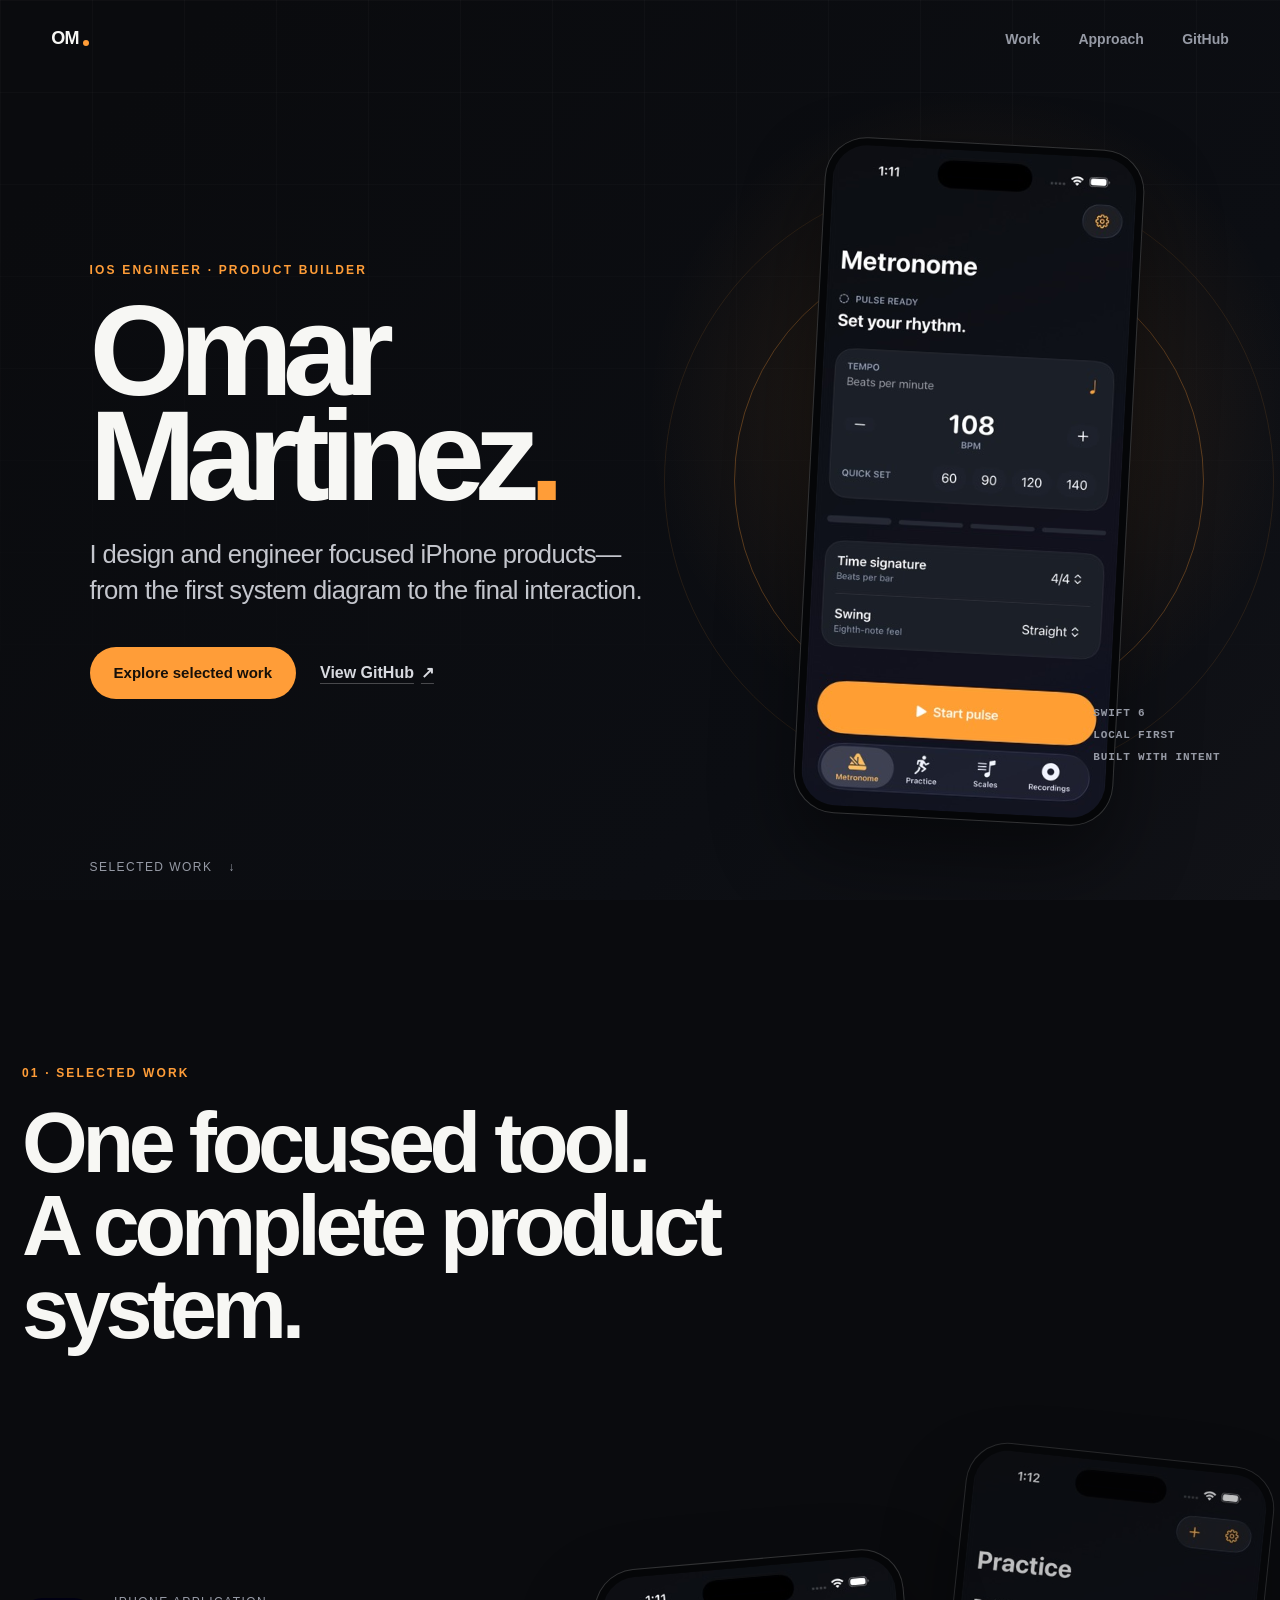
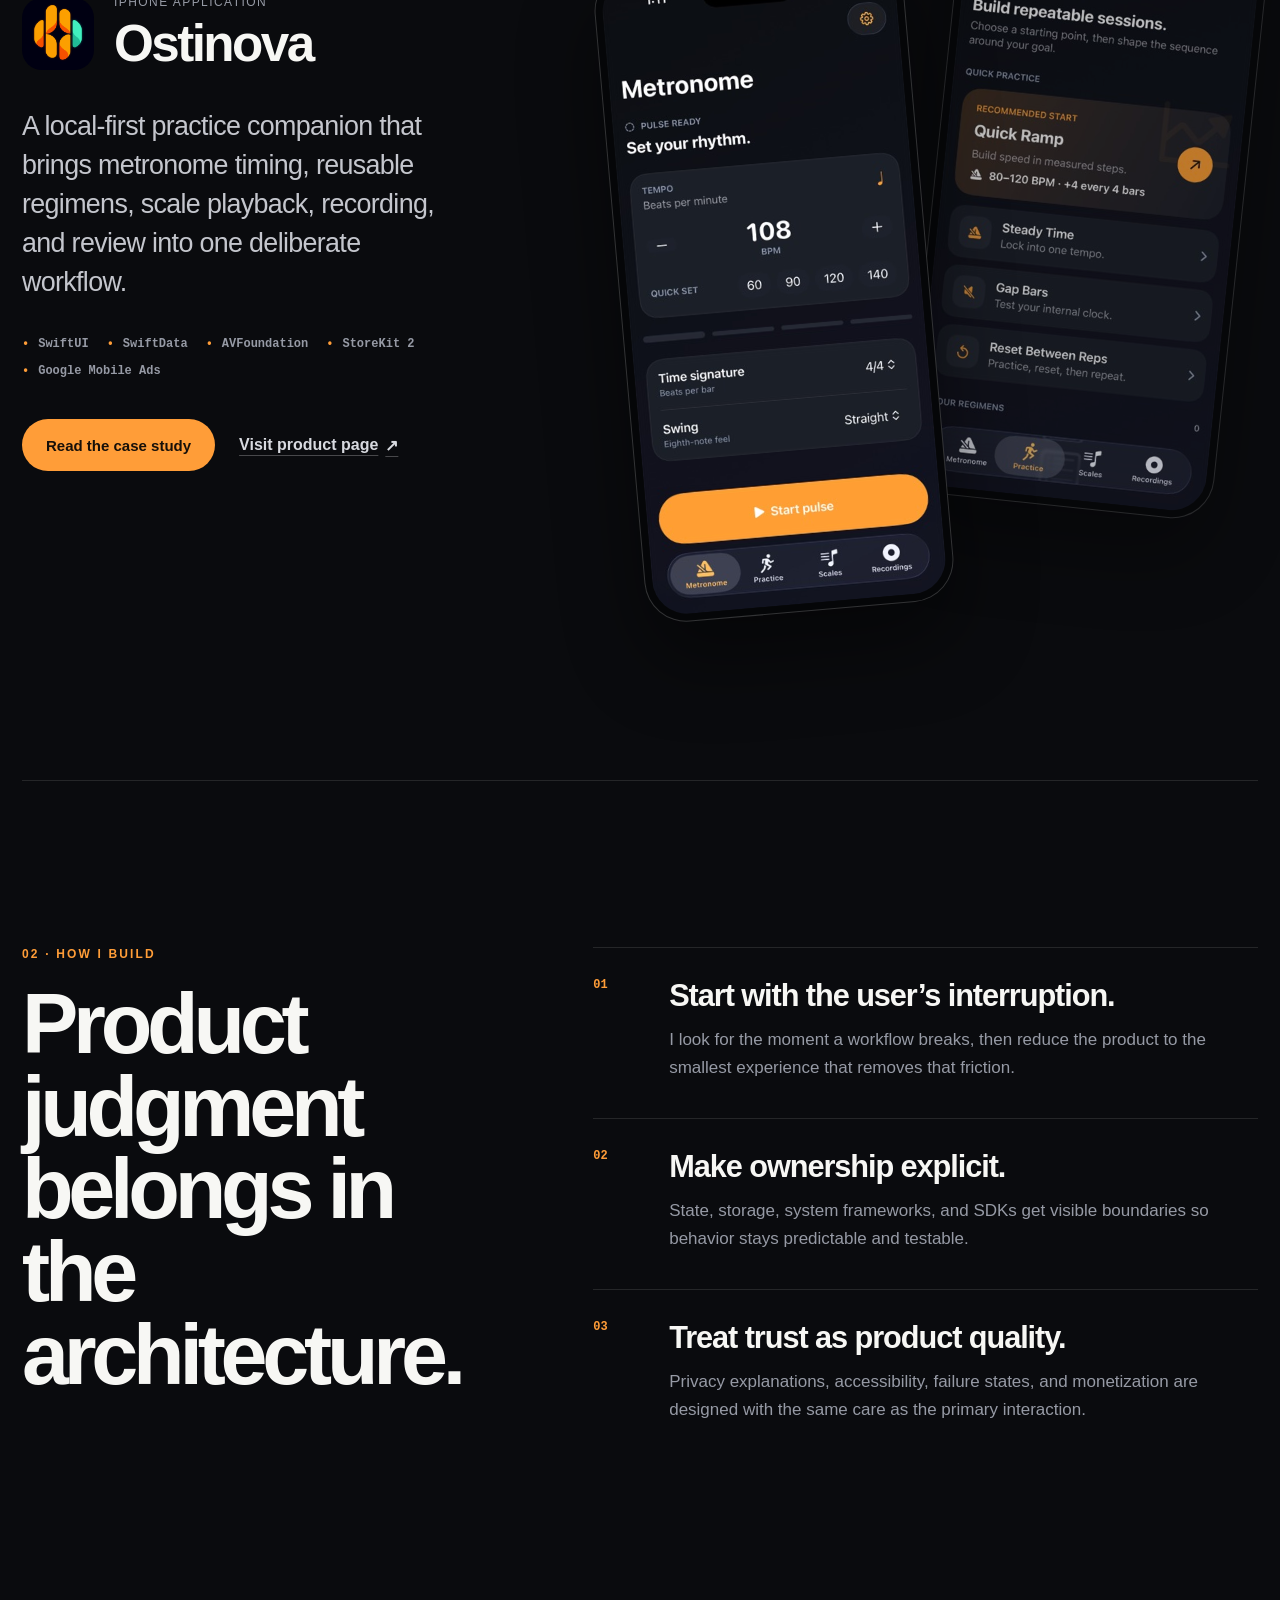
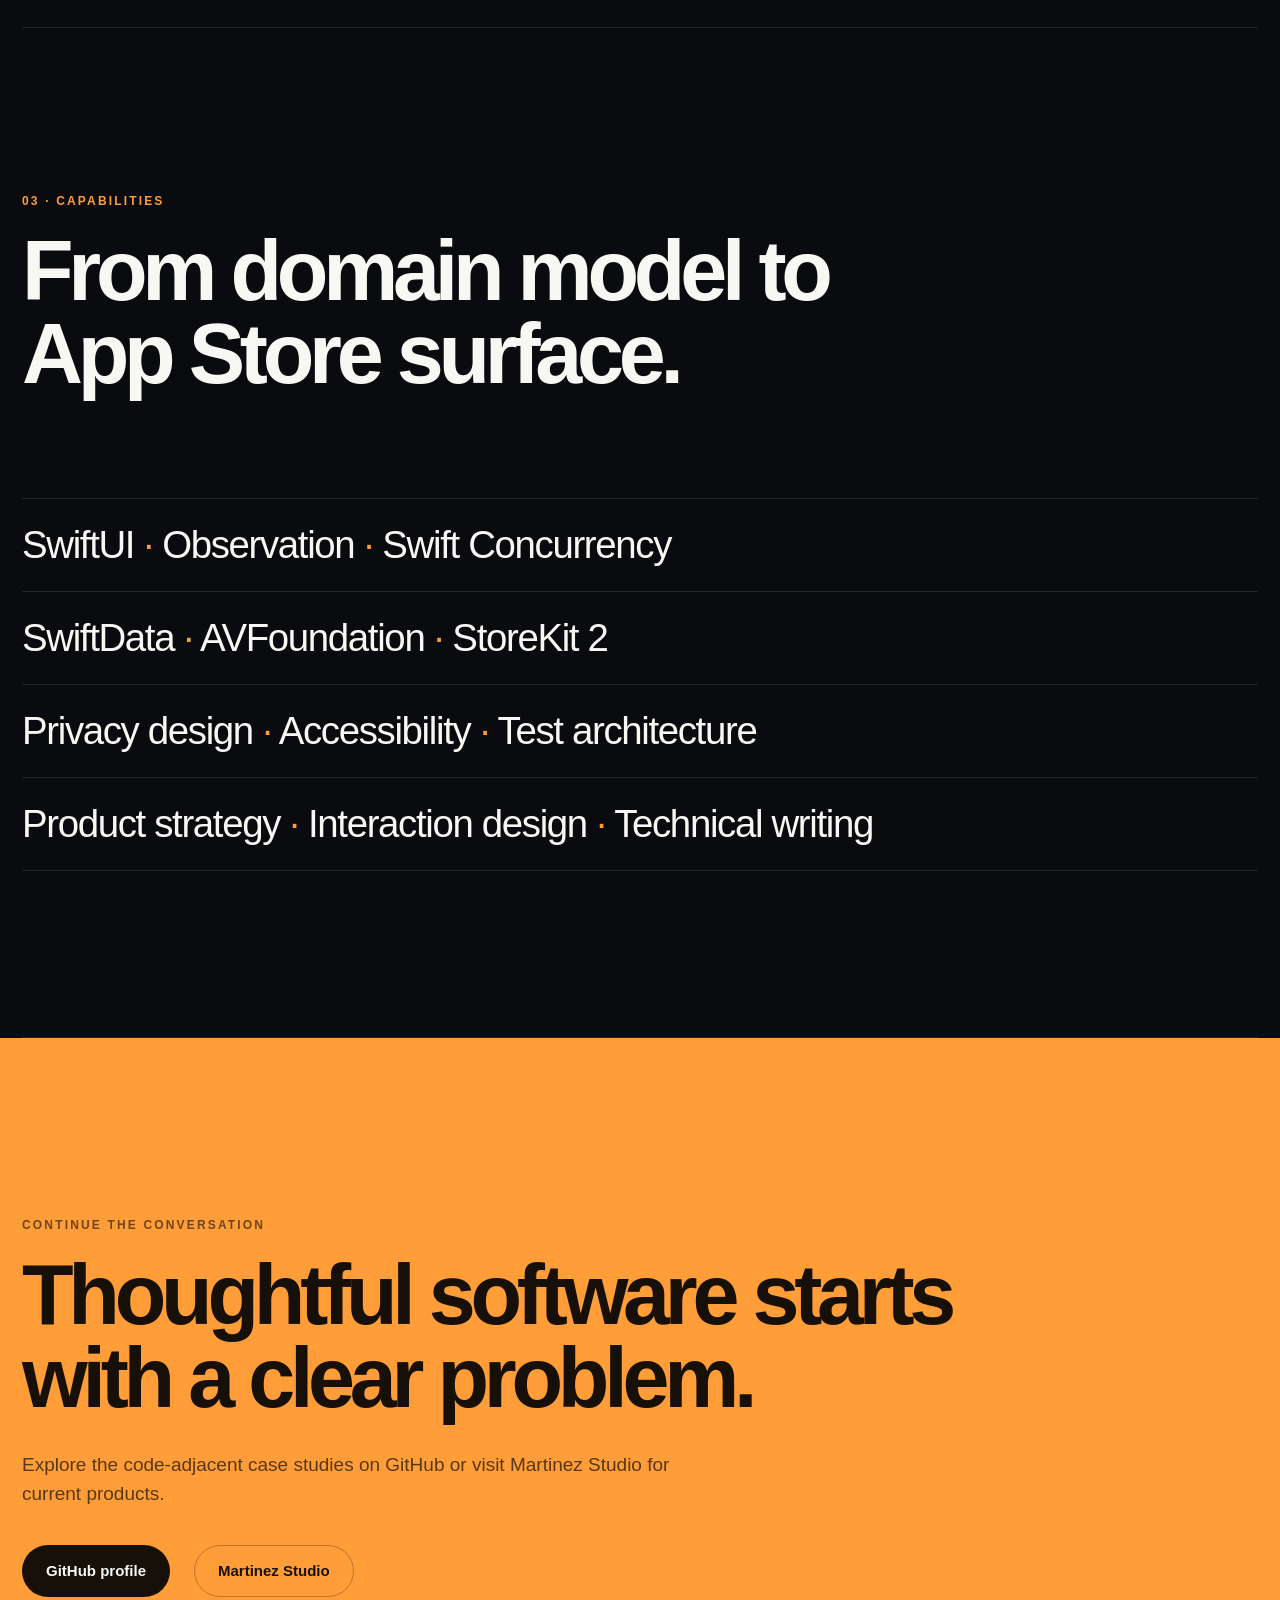
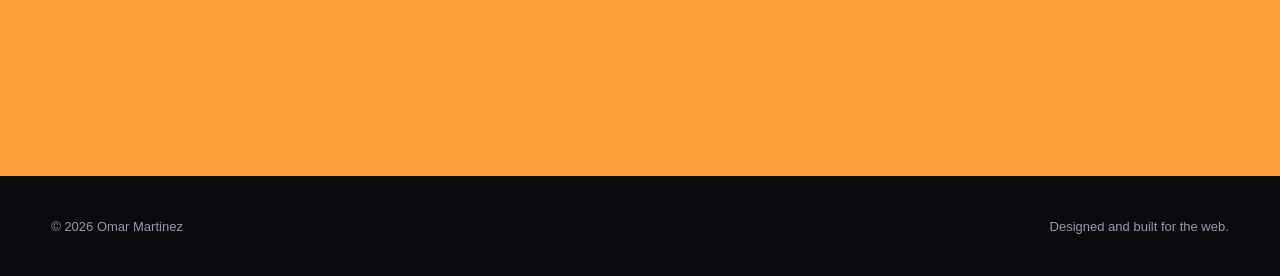
==== index.html @ d4765745 "Launch Omar Martinez portfolio" ====
<!doctype html>
<html lang="en">
<head>
  <meta charset="utf-8">
  <meta name="viewport" content="width=device-width, initial-scale=1">
  <meta name="description" content="Omar Martinez is an iOS engineer building focused, privacy-conscious Apple platform products.">
  <meta name="theme-color" content="#0a0b0e">
  <meta property="og:title" content="Omar Martinez — iOS Engineer">
  <meta property="og:description" content="Product-minded iOS engineering across SwiftUI, Swift 6, AVFoundation, StoreKit, and privacy-aware monetization.">
  <meta property="og:type" content="website">
  <meta property="og:url" content="https://omar-martinez-dev.github.io/">
  <title>Omar Martinez — iOS Engineer</title>
  <link rel="icon" href="favicon.svg" type="image/svg+xml">
  <link rel="stylesheet" href="styles.css">
  <script src="script.js" defer></script>
</head>
<body>
  <a class="skip-link" href="#main">Skip to content</a>

  <header class="site-header" data-header>
    <a class="wordmark" href="#top" aria-label="Omar Martinez, home">
      <span>OM</span><span class="wordmark-dot" aria-hidden="true"></span>
    </a>
    <nav aria-label="Primary navigation">
      <a href="#work">Work</a>
      <a href="#approach">Approach</a>
      <a href="https://github.com/omar-martinez-dev" rel="me">GitHub</a>
    </nav>
  </header>

  <main id="main">
    <section class="hero" id="top" aria-labelledby="hero-title">
      <div class="hero-grid" aria-hidden="true"></div>
      <div class="hero-copy">
        <p class="eyebrow hero-enter">iOS engineer · product builder</p>
        <h1 id="hero-title" class="hero-enter hero-enter-delay">Omar<br>Martinez<span>.</span></h1>
        <p class="hero-intro hero-enter hero-enter-delay-2">I design and engineer focused iPhone products—from the first system diagram to the final interaction.</p>
        <div class="hero-actions hero-enter hero-enter-delay-3">
          <a class="button button-primary" href="#work">Explore selected work</a>
          <a class="text-link" href="https://github.com/omar-martinez-dev">View GitHub <span aria-hidden="true">↗</span></a>
        </div>
      </div>

      <div class="hero-visual hero-enter hero-enter-delay-2" data-depth>
        <div class="orbit orbit-one" aria-hidden="true"></div>
        <div class="orbit orbit-two" aria-hidden="true"></div>
        <figure class="phone phone-hero">
          <img src="assets/ostinova-metronome.jpg" alt="Ostinova metronome running on iPhone">
        </figure>
        <div class="build-note" aria-hidden="true">
          <span>Swift 6</span>
          <span>Local first</span>
          <span>Built with intent</span>
        </div>
      </div>

      <a class="scroll-cue" href="#work" aria-label="Scroll to selected work">
        <span>Selected work</span><span aria-hidden="true">↓</span>
      </a>
    </section>

    <section class="work-section" id="work" aria-labelledby="work-title">
      <div class="section-heading reveal">
        <p class="eyebrow">01 · Selected work</p>
        <h2 id="work-title">One focused tool.<br>A complete product system.</h2>
      </div>

      <article class="project-feature">
        <div class="project-story reveal">
          <div class="project-brand">
            <img src="assets/ostinova-icon.png" alt="" width="72" height="72">
            <div>
              <p class="project-type">iPhone application</p>
              <h3>Ostinova</h3>
            </div>
          </div>
          <p class="project-lead">A local-first practice companion that brings metronome timing, reusable regimens, scale playback, recording, and review into one deliberate workflow.</p>
          <ul class="project-facts" aria-label="Ostinova technology">
            <li>SwiftUI</li>
            <li>SwiftData</li>
            <li>AVFoundation</li>
            <li>StoreKit 2</li>
            <li>Google Mobile Ads</li>
          </ul>
          <div class="project-actions">
            <a class="button button-primary" href="https://github.com/omar-martinez-dev/ostinova-showcase">Read the case study</a>
            <a class="text-link" href="https://martinezstudio.dev/apps/ostinova/">Visit product page <span aria-hidden="true">↗</span></a>
          </div>
        </div>

        <div class="project-media reveal" data-depth>
          <figure class="phone phone-project phone-back">
            <img src="assets/ostinova-practice.jpg" alt="Ostinova practice regimen library">
          </figure>
          <figure class="phone phone-project phone-front">
            <img src="assets/ostinova-metronome.jpg" alt="Ostinova metronome interface">
          </figure>
        </div>
      </article>
    </section>

    <section class="approach-section" id="approach" aria-labelledby="approach-title">
      <div class="section-heading reveal">
        <p class="eyebrow">02 · How I build</p>
        <h2 id="approach-title">Product judgment belongs in the architecture.</h2>
      </div>

      <ol class="principles">
        <li class="reveal">
          <span class="principle-number">01</span>
          <div>
            <h3>Start with the user’s interruption.</h3>
            <p>I look for the moment a workflow breaks, then reduce the product to the smallest experience that removes that friction.</p>
          </div>
        </li>
        <li class="reveal">
          <span class="principle-number">02</span>
          <div>
            <h3>Make ownership explicit.</h3>
            <p>State, storage, system frameworks, and SDKs get visible boundaries so behavior stays predictable and testable.</p>
          </div>
        </li>
        <li class="reveal">
          <span class="principle-number">03</span>
          <div>
            <h3>Treat trust as product quality.</h3>
            <p>Privacy explanations, accessibility, failure states, and monetization are designed with the same care as the primary interaction.</p>
          </div>
        </li>
      </ol>
    </section>

    <section class="capabilities-section" aria-labelledby="capabilities-title">
      <div class="section-heading reveal">
        <p class="eyebrow">03 · Capabilities</p>
        <h2 id="capabilities-title">From domain model to App Store surface.</h2>
      </div>
      <div class="capability-lines reveal" role="list">
        <p role="listitem">SwiftUI <span>·</span> Observation <span>·</span> Swift Concurrency</p>
        <p role="listitem">SwiftData <span>·</span> AVFoundation <span>·</span> StoreKit 2</p>
        <p role="listitem">Privacy design <span>·</span> Accessibility <span>·</span> Test architecture</p>
        <p role="listitem">Product strategy <span>·</span> Interaction design <span>·</span> Technical writing</p>
      </div>
    </section>

    <section class="final-section reveal" aria-labelledby="final-title">
      <p class="eyebrow">Continue the conversation</p>
      <h2 id="final-title">Thoughtful software starts with a clear problem.</h2>
      <p>Explore the code-adjacent case studies on GitHub or visit Martinez Studio for current products.</p>
      <div class="final-actions">
        <a class="button button-primary" href="https://github.com/omar-martinez-dev">GitHub profile</a>
        <a class="button button-secondary" href="https://martinezstudio.dev">Martinez Studio</a>
      </div>
    </section>
  </main>

  <footer>
    <p>© <span data-year>2026</span> Omar Martinez</p>
    <p>Designed and built for the web.</p>
  </footer>
</body>
</html>
---- styles.css ----
:root {
  color-scheme: dark;
  --bg: #0a0b0e;
  --surface: #111319;
  --surface-2: #181b23;
  --text: #f7f7f4;
  --muted: #969aa5;
  --line: rgba(255, 255, 255, 0.11);
  --accent: #ff9d38;
  --accent-soft: rgba(255, 157, 56, 0.16);
  --max: 1240px;
  --header: 78px;
  --ease: cubic-bezier(.2, .8, .2, 1);
}

* { box-sizing: border-box; }

html {
  scroll-behavior: smooth;
  background: var(--bg);
}

body {
  margin: 0;
  min-width: 320px;
  background: var(--bg);
  color: var(--text);
  font-family: -apple-system, BlinkMacSystemFont, "SF Pro Display", "Helvetica Neue", sans-serif;
  -webkit-font-smoothing: antialiased;
}

img { display: block; max-width: 100%; }
a { color: inherit; }

.skip-link {
  position: fixed;
  top: 12px;
  left: 12px;
  z-index: 100;
  padding: 10px 14px;
  background: var(--text);
  color: var(--bg);
  transform: translateY(-160%);
  transition: transform .2s ease;
}

.skip-link:focus { transform: translateY(0); }

.site-header {
  position: fixed;
  inset: 0 0 auto;
  z-index: 20;
  height: var(--header);
  display: flex;
  align-items: center;
  justify-content: space-between;
  padding: 0 clamp(22px, 4vw, 64px);
  border-bottom: 1px solid transparent;
  transition: background .25s ease, border-color .25s ease, backdrop-filter .25s ease;
}

.site-header.is-scrolled {
  background: rgba(10, 11, 14, .78);
  border-color: var(--line);
  backdrop-filter: blur(18px);
}

.wordmark {
  display: inline-flex;
  align-items: flex-end;
  gap: 4px;
  font-size: 18px;
  font-weight: 800;
  letter-spacing: -.04em;
  text-decoration: none;
}

.wordmark-dot {
  width: 6px;
  height: 6px;
  margin-bottom: 3px;
  border-radius: 50%;
  background: var(--accent);
}

nav { display: flex; gap: clamp(20px, 3vw, 42px); }
nav a {
  color: var(--muted);
  font-size: 14px;
  font-weight: 620;
  text-decoration: none;
  transition: color .2s ease;
}
nav a:hover, nav a:focus-visible { color: var(--text); }

.hero {
  position: relative;
  min-height: 100svh;
  overflow: hidden;
  display: grid;
  grid-template-columns: minmax(0, 1fr) minmax(340px, .8fr);
  align-items: center;
  gap: clamp(48px, 8vw, 128px);
  padding: calc(var(--header) + 54px) clamp(22px, 7vw, 108px) 70px;
  background:
    radial-gradient(circle at 76% 46%, rgba(255, 157, 56, .14), transparent 30%),
    linear-gradient(135deg, #0a0b0e 10%, #0c0e13 70%, #111217);
}

.hero-grid {
  position: absolute;
  inset: 0;
  opacity: .22;
  background-image:
    linear-gradient(var(--line) 1px, transparent 1px),
    linear-gradient(90deg, var(--line) 1px, transparent 1px);
  background-size: 92px 92px;
  mask-image: linear-gradient(to bottom, black, transparent 86%);
  pointer-events: none;
}

.hero-copy { position: relative; z-index: 2; max-width: 720px; }
.eyebrow {
  margin: 0 0 22px;
  color: var(--accent);
  font-size: 12px;
  font-weight: 760;
  letter-spacing: .18em;
  text-transform: uppercase;
}

h1, h2, h3, p { margin-top: 0; }

h1 {
  margin-bottom: 28px;
  font-size: clamp(72px, 10vw, 152px);
  line-height: .82;
  letter-spacing: -.078em;
  font-weight: 830;
}
h1 span { color: var(--accent); }

.hero-intro {
  max-width: 610px;
  margin-bottom: 38px;
  color: #c4c6cd;
  font-size: clamp(19px, 2vw, 27px);
  line-height: 1.4;
  letter-spacing: -.025em;
}

.hero-actions, .project-actions, .final-actions {
  display: flex;
  flex-wrap: wrap;
  align-items: center;
  gap: 24px;
}

.button {
  min-height: 52px;
  display: inline-flex;
  align-items: center;
  justify-content: center;
  padding: 0 23px;
  border: 1px solid transparent;
  border-radius: 999px;
  font-size: 15px;
  font-weight: 720;
  text-decoration: none;
  transition: transform .2s var(--ease), background .2s ease, color .2s ease;
}
.button:hover { transform: translateY(-2px); }
.button-primary { background: var(--accent); color: #171009; }
.button-primary:hover { background: #ffad59; }
.button-secondary { border-color: var(--line); background: rgba(255,255,255,.04); }
.button-secondary:hover { background: rgba(255,255,255,.09); }

.text-link {
  display: inline-flex;
  gap: 7px;
  align-items: center;
  color: #d8dae0;
  font-weight: 670;
  text-underline-offset: 5px;
  text-decoration-color: rgba(255,255,255,.25);
}
.text-link:hover { text-decoration-color: var(--accent); }

.hero-visual {
  position: relative;
  z-index: 1;
  justify-self: center;
  width: min(100%, 480px);
  min-height: 620px;
  display: grid;
  place-items: center;
  transform: translate3d(0, var(--depth-y, 0), 0);
  transition: transform .1s linear;
}

.phone {
  position: relative;
  overflow: hidden;
  margin: 0;
  padding: 7px;
  border: 1px solid rgba(255,255,255,.18);
  border-radius: 42px;
  background: #050608;
  box-shadow: 0 38px 80px rgba(0,0,0,.46);
}
.phone img { width: 100%; border-radius: 35px; }
.phone-hero { width: min(320px, 66vw); transform: rotate(3deg); }

.orbit {
  position: absolute;
  border: 1px solid rgba(255, 157, 56, .3);
  border-radius: 50%;
  animation: orbit-drift 10s ease-in-out infinite alternate;
}
.orbit-one { width: 470px; height: 470px; }
.orbit-two { width: 610px; height: 610px; opacity: .35; animation-delay: -4s; }

.build-note {
  position: absolute;
  right: -30px;
  bottom: 55px;
  display: grid;
  gap: 8px;
  color: var(--muted);
  font: 600 11px/1.3 ui-monospace, "SFMono-Regular", Menlo, monospace;
  letter-spacing: .08em;
  text-transform: uppercase;
}

.scroll-cue {
  position: absolute;
  bottom: 26px;
  left: clamp(22px, 7vw, 108px);
  z-index: 3;
  display: flex;
  align-items: center;
  gap: 16px;
  color: var(--muted);
  font-size: 12px;
  letter-spacing: .12em;
  text-decoration: none;
  text-transform: uppercase;
}

.work-section, .approach-section, .capabilities-section {
  width: min(var(--max), calc(100% - 44px));
  margin: 0 auto;
  padding: clamp(96px, 13vw, 180px) 0;
  border-bottom: 1px solid var(--line);
}

.section-heading { max-width: 820px; margin-bottom: clamp(60px, 8vw, 110px); }
h2 {
  margin-bottom: 0;
  font-size: clamp(46px, 6.6vw, 92px);
  line-height: .98;
  letter-spacing: -.062em;
}

.project-feature {
  display: grid;
  grid-template-columns: minmax(0, .8fr) minmax(420px, 1.2fr);
  align-items: center;
  gap: clamp(56px, 9vw, 136px);
}
.project-story { max-width: 550px; }
.project-brand { display: flex; align-items: center; gap: 20px; margin-bottom: 34px; }
.project-brand img { border-radius: 20px; }
.project-type { margin-bottom: 5px; color: var(--muted); font-size: 12px; letter-spacing: .12em; text-transform: uppercase; }
.project-brand h3 { margin: 0; font-size: clamp(36px, 4vw, 58px); letter-spacing: -.05em; }
.project-lead { color: #c4c6cd; font-size: clamp(20px, 2.1vw, 28px); line-height: 1.45; letter-spacing: -.025em; }
.project-facts { display: flex; flex-wrap: wrap; gap: 10px 18px; margin: 34px 0 40px; padding: 0; list-style: none; color: var(--muted); font: 600 12px/1.4 ui-monospace, "SFMono-Regular", Menlo, monospace; }
.project-facts li::before { content: "•"; margin-right: 9px; color: var(--accent); }

.project-media {
  position: relative;
  min-height: 760px;
  transform: translate3d(0, var(--depth-y, 0), 0);
  transition: transform .1s linear;
}
.phone-project { position: absolute; width: min(310px, 55%); }
.phone-back { top: 0; right: 2%; transform: rotate(6deg); opacity: .74; }
.phone-front { left: 5%; bottom: 0; transform: rotate(-5deg); }

.approach-section { display: grid; grid-template-columns: .8fr 1.2fr; gap: clamp(60px, 10vw, 150px); }
.approach-section .section-heading { margin-bottom: 0; }
.principles { margin: 0; padding: 0; list-style: none; }
.principles li {
  display: grid;
  grid-template-columns: 54px 1fr;
  gap: 22px;
  padding: 30px 0 36px;
  border-top: 1px solid var(--line);
}
.principle-number { color: var(--accent); font: 700 12px ui-monospace, "SFMono-Regular", Menlo, monospace; }
.principles h3 { margin-bottom: 12px; font-size: clamp(23px, 2.4vw, 34px); letter-spacing: -.035em; }
.principles p { max-width: 650px; margin-bottom: 0; color: var(--muted); font-size: 17px; line-height: 1.65; }

.capability-lines { border-top: 1px solid var(--line); }
.capability-lines p { margin: 0; padding: 24px 0; border-bottom: 1px solid var(--line); font-size: clamp(22px, 3vw, 42px); letter-spacing: -.035em; }
.capability-lines span { color: var(--accent); }

.final-section {
  min-height: 82svh;
  display: flex;
  flex-direction: column;
  justify-content: center;
  align-items: flex-start;
  padding: 120px max(22px, calc((100% - var(--max)) / 2));
  background: var(--accent);
  color: #171009;
}
.final-section .eyebrow { color: rgba(23,16,9,.62); }
.final-section h2 { max-width: 950px; }
.final-section > p:not(.eyebrow) { max-width: 650px; margin: 30px 0 36px; font-size: 19px; line-height: 1.55; color: rgba(23,16,9,.72); }
.final-section .button-primary { background: #171009; color: var(--text); }
.final-section .button-secondary { border-color: rgba(23,16,9,.28); background: transparent; }

footer {
  min-height: 100px;
  display: flex;
  justify-content: space-between;
  align-items: center;
  gap: 24px;
  padding: 30px clamp(22px, 4vw, 64px);
  color: var(--muted);
  font-size: 13px;
}
footer p { margin: 0; }

.hero-enter { opacity: 0; transform: translateY(22px); animation: enter .8s var(--ease) forwards; }
.hero-enter-delay { animation-delay: .08s; }
.hero-enter-delay-2 { animation-delay: .18s; }
.hero-enter-delay-3 { animation-delay: .28s; }
.reveal { opacity: 0; transform: translateY(34px); transition: opacity .7s var(--ease), transform .7s var(--ease); }
.reveal.is-visible { opacity: 1; transform: translateY(0); }

@keyframes enter { to { opacity: 1; transform: translateY(0); } }
@keyframes orbit-drift { to { transform: rotate(9deg) scale(1.025); } }

@media (max-width: 980px) {
  .hero { grid-template-columns: 1fr; padding-top: calc(var(--header) + 80px); }
  .hero-copy { max-width: 760px; }
  .hero-visual { min-height: 560px; }
  .build-note { right: 3%; }
  .project-feature { grid-template-columns: 1fr; }
  .project-story { max-width: 720px; }
  .project-media { min-height: 720px; max-width: 680px; width: 100%; margin: 0 auto; }
  .approach-section { grid-template-columns: 1fr; }
}

@media (max-width: 620px) {
  :root { --header: 68px; }
  .site-header { padding-inline: 18px; }
  nav { gap: 18px; }
  nav a:nth-child(2) { display: none; }
  .hero { padding-inline: 20px; padding-bottom: 66px; gap: 30px; }
  h1 { font-size: clamp(65px, 23vw, 104px); }
  .hero-intro { font-size: 18px; }
  .hero-actions, .project-actions, .final-actions { align-items: flex-start; flex-direction: column; gap: 18px; }
  .hero-visual { min-height: 480px; }
  .phone-hero { width: 250px; }
  .orbit-one { width: 360px; height: 360px; }
  .orbit-two { width: 450px; height: 450px; }
  .build-note { right: 0; bottom: 20px; }
  .work-section, .approach-section, .capabilities-section { width: min(100% - 36px, var(--max)); padding-block: 100px; }
  .project-media { min-height: 560px; overflow: clip; }
  .phone-project { width: 58%; border-radius: 29px; padding: 5px; }
  .phone-project img { border-radius: 24px; }
  .phone-back { right: 0; }
  .phone-front { left: 0; }
  .principles li { grid-template-columns: 38px 1fr; gap: 12px; }
  .final-section { min-height: 72svh; padding-inline: 20px; }
  footer { align-items: flex-start; flex-direction: column; }
}

@media (prefers-reduced-motion: reduce) {
  html { scroll-behavior: auto; }
  *, *::before, *::after { animation-duration: .01ms !important; animation-iteration-count: 1 !important; transition-duration: .01ms !important; }
  .hero-enter, .reveal { opacity: 1; transform: none; }
  [data-depth] { transform: none !important; }
}
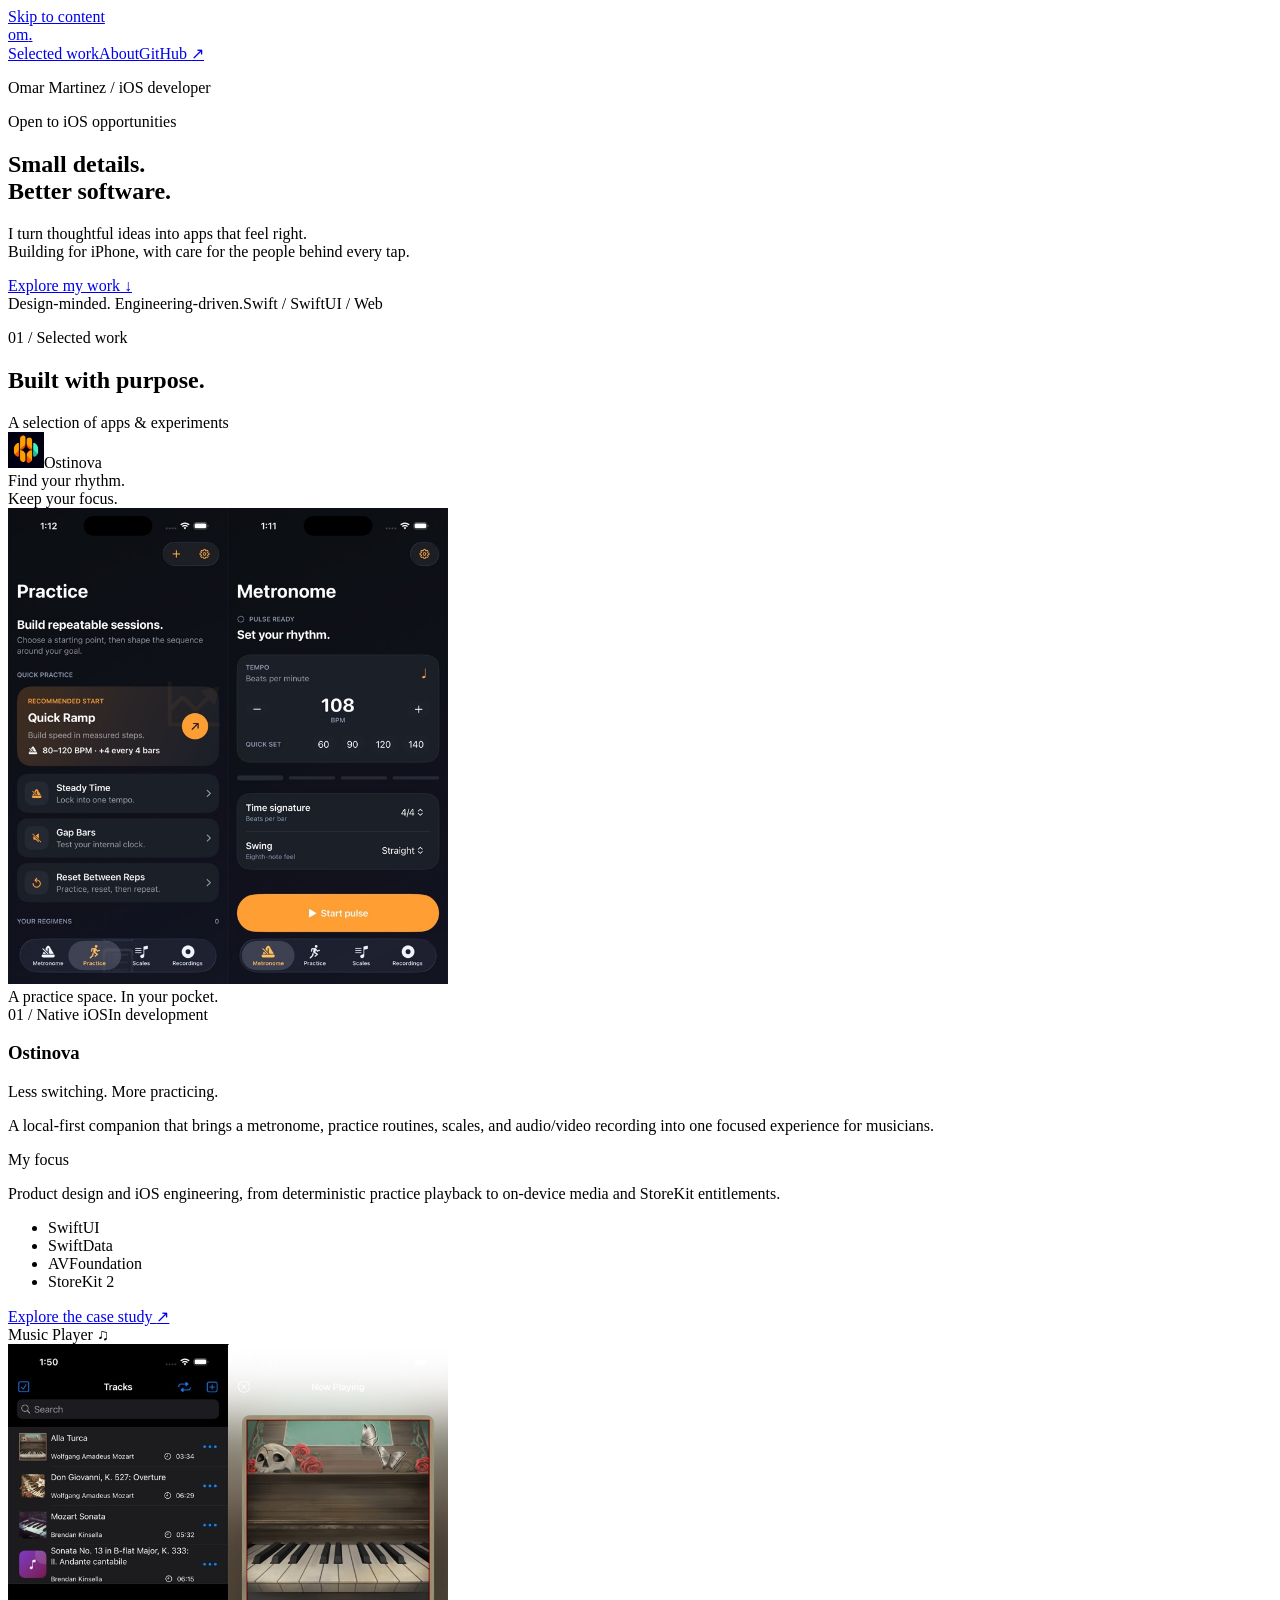
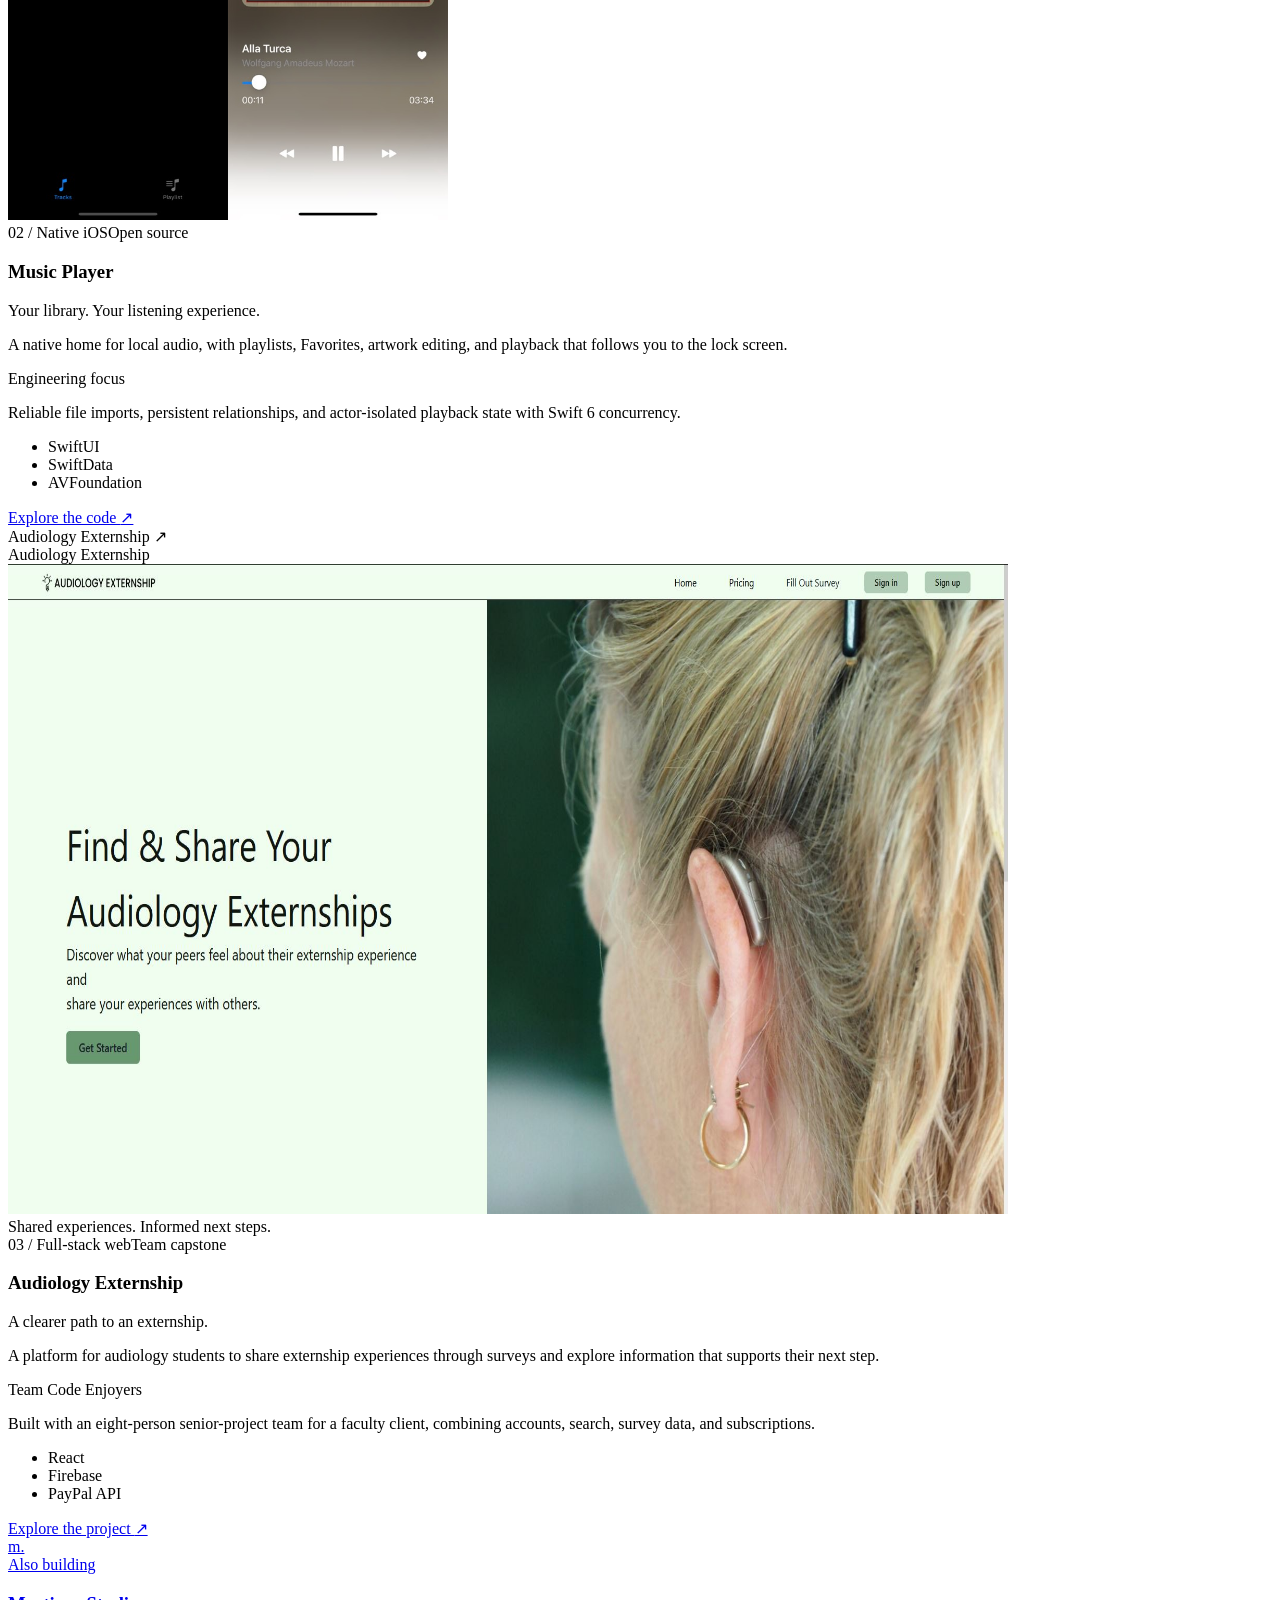
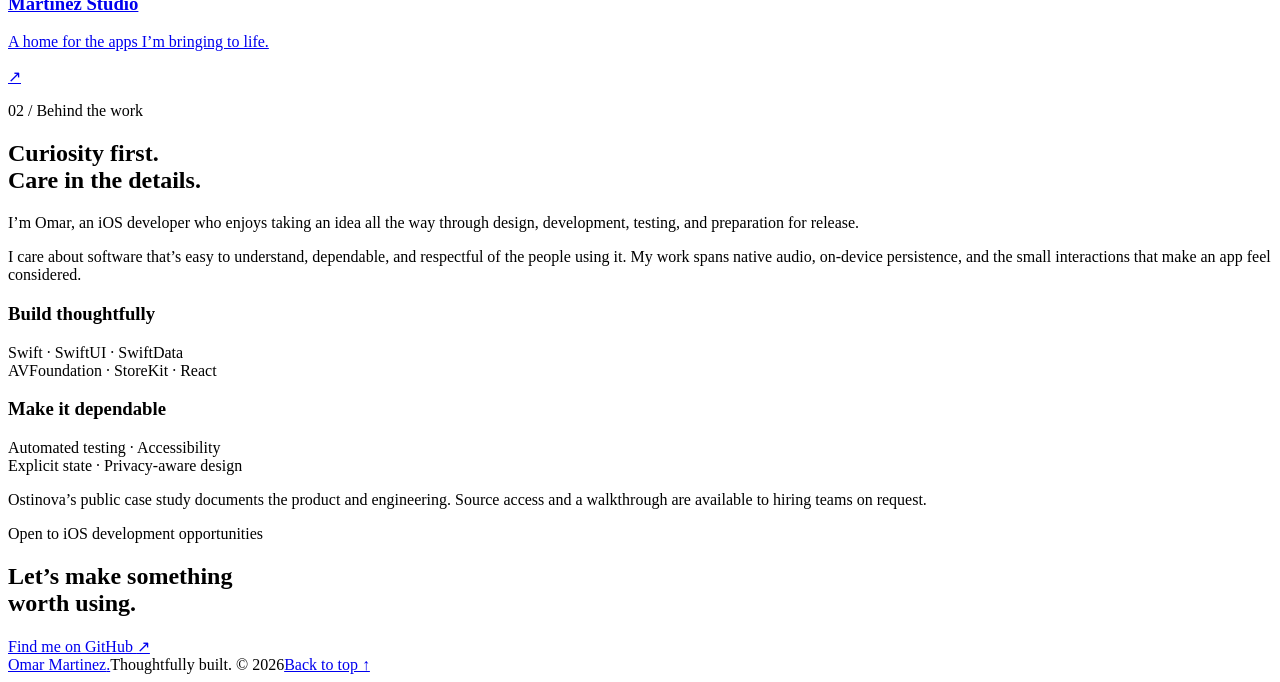
==== commit 0f6f6fae: "Redesign portfolio around selected iOS and web projects" ====
--- a/index.html
+++ b/index.html
@@ -3,160 +3,57 @@
 <head>
   <meta charset="utf-8">
   <meta name="viewport" content="width=device-width, initial-scale=1">
-  <meta name="description" content="Omar Martinez is an iOS engineer building focused, privacy-conscious Apple platform products.">
-  <meta name="theme-color" content="#0a0b0e">
-  <meta property="og:title" content="Omar Martinez — iOS Engineer">
-  <meta property="og:description" content="Product-minded iOS engineering across SwiftUI, Swift 6, AVFoundation, StoreKit, and privacy-aware monetization.">
+  <meta name="description" content="Omar Martinez — iOS developer and product builder. Selected work in SwiftUI, audio, local-first apps, and the web.">
+  <meta name="theme-color" content="#f5f3ed">
+  <meta property="og:title" content="Omar Martinez — iOS Developer & Product Builder">
+  <meta property="og:description" content="Thoughtful software, from the first idea to the smallest interaction. Explore Ostinova, Music Player, and Audiology Externship.">
   <meta property="og:type" content="website">
   <meta property="og:url" content="https://omar-martinez-dev.github.io/">
-  <title>Omar Martinez — iOS Engineer</title>
+  <title>Omar Martinez — iOS Developer & Product Builder</title>
   <link rel="icon" href="favicon.svg" type="image/svg+xml">
+  <link rel="canonical" href="https://omar-martinez-dev.github.io/">
   <link rel="stylesheet" href="styles.css">
   <script src="script.js" defer></script>
 </head>
-<body>
+<body id="top">
   <a class="skip-link" href="#main">Skip to content</a>
-
-  <header class="site-header" data-header>
-    <a class="wordmark" href="#top" aria-label="Omar Martinez, home">
-      <span>OM</span><span class="wordmark-dot" aria-hidden="true"></span>
-    </a>
-    <nav aria-label="Primary navigation">
-      <a href="#work">Work</a>
-      <a href="#approach">Approach</a>
-      <a href="https://github.com/omar-martinez-dev" rel="me">GitHub</a>
-    </nav>
+  <header class="site-header">
+    <a class="wordmark" href="#top" aria-label="Omar Martinez, home">om<span class="orange">.</span></a>
+    <nav aria-label="Primary navigation"><a href="#work">Selected work</a><a href="#about">About</a><a class="nav-github" href="https://github.com/omar-martinez-dev">GitHub <span aria-hidden="true">↗</span></a></nav>
   </header>
-
   <main id="main">
-    <section class="hero" id="top" aria-labelledby="hero-title">
-      <div class="hero-grid" aria-hidden="true"></div>
-      <div class="hero-copy">
-        <p class="eyebrow hero-enter">iOS engineer · product builder</p>
-        <h1 id="hero-title" class="hero-enter hero-enter-delay">Omar<br>Martinez<span>.</span></h1>
-        <p class="hero-intro hero-enter hero-enter-delay-2">I design and engineer focused iPhone products—from the first system diagram to the final interaction.</p>
-        <div class="hero-actions hero-enter hero-enter-delay-3">
-          <a class="button button-primary" href="#work">Explore selected work</a>
-          <a class="text-link" href="https://github.com/omar-martinez-dev">View GitHub <span aria-hidden="true">↗</span></a>
+    <section class="hero" aria-labelledby="hero-title">
+      <div class="hero-top"><p class="eyebrow">Omar Martinez / iOS developer</p><p class="availability"><span></span> Open to iOS opportunities</p></div>
+      <h1 id="hero-title">Small details.<br><span class="serif">Better</span> software<span class="orange">.</span></h1>
+      <div class="hero-bottom"><p>I turn thoughtful ideas into apps that feel right.<br>Building for iPhone, with care for the people behind every tap.</p><a class="round-link" href="#work">Explore my work <span aria-hidden="true">↓</span></a></div>
+      <div class="hero-foot"><span>Design-minded. Engineering-driven.</span><span>Swift / SwiftUI / Web</span></div>
+    </section>
+    <section class="work-section" id="work" aria-labelledby="work-title">
+      <div class="section-heading"><div><p class="eyebrow">01 / Selected work</p><h2 id="work-title">Built with purpose.</h2></div><span class="small-note">A selection of apps &amp; experiments</span></div>
+      <article class="project featured">
+        <div class="project-art ostinova-art">
+          <div class="art-label"><img src="assets/ostinova-icon.png" width="36" height="36" alt=""><span>Ostinova</span></div>
+          <div class="art-copy">Find your rhythm.<br>Keep your focus.</div>
+          <div class="phones"><img class="phone phone-back" src="assets/ostinova-practice.jpg" alt="Ostinova practice library with saved regimens" width="220" height="476"><img class="phone phone-front" src="assets/ostinova-metronome.jpg" alt="Ostinova metronome with tempo and rhythm controls" width="220" height="476"></div>
+          <span class="art-foot">A practice space. In your pocket.</span>
         </div>
+        <div class="project-info"><div class="project-kicker"><span>01 / Native iOS</span><span class="status">In development</span></div><h3>Ostinova</h3><p class="project-subtitle">Less switching. More practicing.</p><p>A local-first companion that brings a metronome, practice routines, scales, and audio/video recording into one focused experience for musicians.</p><div class="project-detail"><span>My focus</span><p>Product design and iOS engineering, from deterministic practice playback to on-device media and StoreKit entitlements.</p></div><ul class="tags" aria-label="Ostinova technologies"><li>SwiftUI</li><li>SwiftData</li><li>AVFoundation</li><li>StoreKit 2</li></ul><a class="project-link" href="https://github.com/omar-martinez-dev/ostinova-showcase">Explore the case study <span aria-hidden="true">↗</span></a></div>
+      </article>
+      <div class="project-grid">
+        <article class="project">
+          <div class="project-art music-art"><div class="art-label">Music Player <span aria-hidden="true">♫</span></div><div class="music-phones"><img class="phone" src="assets/music-library.jpg" alt="Music Player track library with imported album artwork" width="220" height="476" loading="lazy"><img class="phone" src="assets/music-now-playing.jpg" alt="Music Player Now Playing screen and playback controls" width="220" height="476" loading="lazy"></div></div>
+          <div class="project-info"><div class="project-kicker"><span>02 / Native iOS</span><span>Open source</span></div><h3>Music Player</h3><p class="project-subtitle">Your library. Your listening experience.</p><p>A native home for local audio, with playlists, Favorites, artwork editing, and playback that follows you to the lock screen.</p><div class="project-detail"><span>Engineering focus</span><p>Reliable file imports, persistent relationships, and actor-isolated playback state with Swift 6 concurrency.</p></div><ul class="tags" aria-label="Music Player technologies"><li>SwiftUI</li><li>SwiftData</li><li>AVFoundation</li></ul><a class="project-link" href="https://github.com/omar-martinez-dev/MusicPlayerApp">Explore the code <span aria-hidden="true">↗</span></a></div>
+        </article>
+        <article class="project">
+          <div class="project-art audiology-art"><div class="art-label">Audiology Externship <span aria-hidden="true">↗</span></div><div class="browser-frame"><div class="browser-bar"><i></i><i></i><i></i><span>Audiology Externship</span></div><img src="assets/audiology-home.jpg" alt="Audiology Externship website home page" width="1000" height="650" loading="lazy"></div><span class="art-foot">Shared experiences. Informed next steps.</span></div>
+          <div class="project-info"><div class="project-kicker"><span>03 / Full-stack web</span><span>Team capstone</span></div><h3>Audiology Externship</h3><p class="project-subtitle">A clearer path to an externship.</p><p>A platform for audiology students to share externship experiences through surveys and explore information that supports their next step.</p><div class="project-detail"><span>Team Code Enjoyers</span><p>Built with an eight-person senior-project team for a faculty client, combining accounts, search, survey data, and subscriptions.</p></div><ul class="tags" aria-label="Audiology Externship technologies"><li>React</li><li>Firebase</li><li>PayPal API</li></ul><a class="project-link" href="https://github.com/austindusa/Code-Enjoyers-Senior-Project">Explore the project <span aria-hidden="true">↗</span></a></div>
+        </article>
       </div>
-
-      <div class="hero-visual hero-enter hero-enter-delay-2" data-depth>
-        <div class="orbit orbit-one" aria-hidden="true"></div>
-        <div class="orbit orbit-two" aria-hidden="true"></div>
-        <figure class="phone phone-hero">
-          <img src="assets/ostinova-metronome.jpg" alt="Ostinova metronome running on iPhone">
-        </figure>
-        <div class="build-note" aria-hidden="true">
-          <span>Swift 6</span>
-          <span>Local first</span>
-          <span>Built with intent</span>
-        </div>
-      </div>
-
-      <a class="scroll-cue" href="#work" aria-label="Scroll to selected work">
-        <span>Selected work</span><span aria-hidden="true">↓</span>
-      </a>
+      <a class="studio-row" href="https://martinezstudio.dev"><span class="studio-symbol" aria-hidden="true">m.</span><div><span class="eyebrow">Also building</span><h3>Martinez Studio</h3><p>A home for the apps I’m bringing to life.</p></div><span class="studio-arrow" aria-hidden="true">↗</span></a>
     </section>
-
-    <section class="work-section" id="work" aria-labelledby="work-title">
-      <div class="section-heading reveal">
-        <p class="eyebrow">01 · Selected work</p>
-        <h2 id="work-title">One focused tool.<br>A complete product system.</h2>
-      </div>
-
-      <article class="project-feature">
-        <div class="project-story reveal">
-          <div class="project-brand">
-            <img src="assets/ostinova-icon.png" alt="" width="72" height="72">
-            <div>
-              <p class="project-type">iPhone application</p>
-              <h3>Ostinova</h3>
-            </div>
-          </div>
-          <p class="project-lead">A local-first practice companion that brings metronome timing, reusable regimens, scale playback, recording, and review into one deliberate workflow.</p>
-          <ul class="project-facts" aria-label="Ostinova technology">
-            <li>SwiftUI</li>
-            <li>SwiftData</li>
-            <li>AVFoundation</li>
-            <li>StoreKit 2</li>
-            <li>Google Mobile Ads</li>
-          </ul>
-          <div class="project-actions">
-            <a class="button button-primary" href="https://github.com/omar-martinez-dev/ostinova-showcase">Read the case study</a>
-            <a class="text-link" href="https://martinezstudio.dev/apps/ostinova/">Visit product page <span aria-hidden="true">↗</span></a>
-          </div>
-        </div>
-
-        <div class="project-media reveal" data-depth>
-          <figure class="phone phone-project phone-back">
-            <img src="assets/ostinova-practice.jpg" alt="Ostinova practice regimen library">
-          </figure>
-          <figure class="phone phone-project phone-front">
-            <img src="assets/ostinova-metronome.jpg" alt="Ostinova metronome interface">
-          </figure>
-        </div>
-      </article>
-    </section>
-
-    <section class="approach-section" id="approach" aria-labelledby="approach-title">
-      <div class="section-heading reveal">
-        <p class="eyebrow">02 · How I build</p>
-        <h2 id="approach-title">Product judgment belongs in the architecture.</h2>
-      </div>
-
-      <ol class="principles">
-        <li class="reveal">
-          <span class="principle-number">01</span>
-          <div>
-            <h3>Start with the user’s interruption.</h3>
-            <p>I look for the moment a workflow breaks, then reduce the product to the smallest experience that removes that friction.</p>
-          </div>
-        </li>
-        <li class="reveal">
-          <span class="principle-number">02</span>
-          <div>
-            <h3>Make ownership explicit.</h3>
-            <p>State, storage, system frameworks, and SDKs get visible boundaries so behavior stays predictable and testable.</p>
-          </div>
-        </li>
-        <li class="reveal">
-          <span class="principle-number">03</span>
-          <div>
-            <h3>Treat trust as product quality.</h3>
-            <p>Privacy explanations, accessibility, failure states, and monetization are designed with the same care as the primary interaction.</p>
-          </div>
-        </li>
-      </ol>
-    </section>
-
-    <section class="capabilities-section" aria-labelledby="capabilities-title">
-      <div class="section-heading reveal">
-        <p class="eyebrow">03 · Capabilities</p>
-        <h2 id="capabilities-title">From domain model to App Store surface.</h2>
-      </div>
-      <div class="capability-lines reveal" role="list">
-        <p role="listitem">SwiftUI <span>·</span> Observation <span>·</span> Swift Concurrency</p>
-        <p role="listitem">SwiftData <span>·</span> AVFoundation <span>·</span> StoreKit 2</p>
-        <p role="listitem">Privacy design <span>·</span> Accessibility <span>·</span> Test architecture</p>
-        <p role="listitem">Product strategy <span>·</span> Interaction design <span>·</span> Technical writing</p>
-      </div>
-    </section>
-
-    <section class="final-section reveal" aria-labelledby="final-title">
-      <p class="eyebrow">Continue the conversation</p>
-      <h2 id="final-title">Thoughtful software starts with a clear problem.</h2>
-      <p>Explore the code-adjacent case studies on GitHub or visit Martinez Studio for current products.</p>
-      <div class="final-actions">
-        <a class="button button-primary" href="https://github.com/omar-martinez-dev">GitHub profile</a>
-        <a class="button button-secondary" href="https://martinezstudio.dev">Martinez Studio</a>
-      </div>
-    </section>
+    <section class="about-section" id="about" aria-labelledby="about-title"><div><p class="eyebrow">02 / Behind the work</p><h2 id="about-title">Curiosity first.<br><span class="serif">Care</span> in the details.</h2></div><div class="about-copy"><p class="about-lead">I’m Omar, an iOS developer who enjoys taking an idea all the way through design, development, testing, and preparation for release.</p><p>I care about software that’s easy to understand, dependable, and respectful of the people using it. My work spans native audio, on-device persistence, and the small interactions that make an app feel considered.</p><div class="skills"><div><h3>Build thoughtfully</h3><p>Swift · SwiftUI · SwiftData<br>AVFoundation · StoreKit · React</p></div><div><h3>Make it dependable</h3><p>Automated testing · Accessibility<br>Explicit state · Privacy-aware design</p></div></div><p class="source-note">Ostinova’s public case study documents the product and engineering. Source access and a walkthrough are available to hiring teams on request.</p></div></section>
+    <section class="contact-section" aria-labelledby="contact-title"><p class="eyebrow"><span class="availability-dot"></span> Open to iOS development opportunities</p><h2 id="contact-title">Let’s make something<br><span class="serif">worth using.</span></h2><a class="button" href="https://github.com/omar-martinez-dev">Find me on GitHub <span aria-hidden="true">↗</span></a></section>
   </main>
-
-  <footer>
-    <p>© <span data-year>2026</span> Omar Martinez</p>
-    <p>Designed and built for the web.</p>
-  </footer>
+  <footer><a href="#top">Omar Martinez<span class="orange">.</span></a><span>Thoughtfully built. © <span data-year>2026</span></span><a href="#top">Back to top ↑</a></footer>
 </body>
 </html>
--- a/styles.css
+++ b/styles.css
@@ -1,387 +1,611 @@
+@import url('https://fonts.googleapis.com/css2?family=DM+Sans:wght@400;
+  450;
+  500;
+  550;
+  600;
+  650;
+  700&family=Manrope:wght@400;
+  500;
+  600;
+  650;
+  700;
+  750;
+  800&display=swap');
+
 :root {
-  color-scheme: dark;
-  --bg: #0a0b0e;
-  --surface: #111319;
-  --surface-2: #181b23;
-  --text: #f7f7f4;
-  --muted: #969aa5;
-  --line: rgba(255, 255, 255, 0.11);
-  --accent: #ff9d38;
-  --accent-soft: rgba(255, 157, 56, 0.16);
-  --max: 1240px;
-  --header: 78px;
-  --ease: cubic-bezier(.2, .8, .2, 1);
+  --paper:#f5f3ed;
+  --ink:#262924;
+  --muted:#656861;
+  --line:#d8dad2;
+  --orange:#bc4929;
+  --green:#596b48;
+  --radius:14px}
+* {
+  box-sizing:border-box}
+html {
+  scroll-behavior:smooth;
+  scroll-padding-top:35px}
+body {
+  margin:0;
+  background:var(--paper);
+  color:var(--ink);
+  font-family:'DM Sans',sans-serif;
+  font-size:16px;
+  line-height:1.65}
+a {
+  color:inherit;
+  text-decoration:none}
+button,a {
+  -webkit-tap-highlight-color:transparent}
+a:focus-visible {
+  outline:3px solid var(--orange);
+  outline-offset:6px}
+img {
+  display:block;
+  max-width:100%;
+  height:auto}
+h1,h2,h3,p,figure {
+  margin:0}
+h1,h2,h3 {
+  font-family:Manrope,sans-serif;
+  font-weight:500;
+  line-height:1.08;
+  letter-spacing:-.055em}
+.orange {
+  color:var(--orange)}
+.serif {
+  font-family:Georgia,serif;
+  font-style:italic;
+  font-weight:400;
+  letter-spacing:-.065em}
+.site-header,main,footer {
+  max-width:1440px;
+  margin:auto}
+.site-header {
+  padding:25px 6%;
+  display:flex;
+  justify-content:space-between;
+  align-items:center;
+  border-bottom:1px solid var(--line)}
+.wordmark {
+  font:800 40px/1 Manrope,sans-serif;
+  letter-spacing:-4px}
+.site-header nav {
+  display:flex;
+  gap:32px;
+  align-items:center;
+  font-size:13px}
+.site-header nav a:hover,.project-link:hover {
+  color:var(--orange)}
+.nav-github {
+  border:1px solid #babdb4;
+  border-radius:30px;
+  padding:8px 18px}
+.nav-github span {
+  margin-left:17px}
+.hero {
+  padding:55px 6% 0}
+.hero-top,.hero-bottom,.hero-foot {
+  display:flex;
+  justify-content:space-between;
+  gap:24px;
+  align-items:center}
+.eyebrow,.project-kicker,.small-note,.hero-foot,.art-foot {
+  font-size:11px;
+  letter-spacing:.055em}
+.eyebrow {
+  text-transform:uppercase;
+  font-weight:600}
+.availability {
+  font-size:12px;
+  color:var(--muted);
+  display:flex;
+  align-items:center;
+  gap:8px}
+.availability span,.availability-dot {
+  display:inline-block;
+  width:7px;
+  height:7px;
+  border-radius:50%;
+  background:var(--green)}
+h1 {
+  font-size:clamp(60px,7.9vw,112px);
+  margin:44px 0 35px;
+  line-height:1.04;
+  letter-spacing:-.067em}
+.hero-bottom p {
+  font-size:16px;
+  line-height:1.65;
+  color:var(--muted)}
+.round-link {
+  display:flex;
+  align-items:center;
+  gap:23px;
+  font-size:13px}
+.round-link span {
+  border:1px solid #aeb2a5;
+  border-radius:50%;
+  display:grid;
+  place-items:center;
+  width:48px;
+  height:48px;
+  font-size:20px;
+  transition:background .2s}
+.round-link:hover span {
+  background:#e4e7dc}
+.hero-foot {
+  margin-top:55px;
+  padding:21px 0;
+  border-top:1px solid var(--line);
+  color:var(--muted)}
+.work-section {
+  padding:65px 6% 80px}
+.section-heading {
+  display:flex;
+  justify-content:space-between;
+  align-items:flex-end;
+  margin-bottom:32px}
+.section-heading h2 {
+  font-size:40px;
+  margin-top:15px}
+.small-note {
+  color:var(--muted)}
+.project {
+  min-width:0}
+.featured {
+  display:grid;
+  grid-template-columns:1.35fr 1fr;
+  gap:0;
+  background:#ebece5;
+  border-radius:var(--radius);
+  overflow:hidden;
+  margin-bottom:48px}
+.project-art {
+  position:relative;
+  overflow:hidden;
+  border-radius:var(--radius);
+  height:410px}
+.featured .project-art {
+  height:555px;
+  border-radius:0}
+.ostinova-art {
+  background:#dce3cc}
+.art-label {
+  position:absolute;
+  z-index:2;
+  top:27px;
+  left:30px;
+  right:30px;
+  display:flex;
+  align-items:center;
+  gap:10px;
+  font-size:16px;
+  font-weight:600;
+  letter-spacing:-.02em}
+.art-label img {
+  border-radius:9px}
+.art-label>span:last-child:not(:first-child) {
+  margin-left:0}
+.art-copy {
+  position:absolute;
+  top:110px;
+  left:32px;
+  font:500 31px/1.1 Manrope,sans-serif;
+  letter-spacing:-.05em;
+  z-index:2}
+.phones {
+  position:absolute;
+  bottom:-65px;
+  right:25px;
+  display:flex;
+  align-items:center;
+  gap:17px;
+  transform:rotate(-9deg)}
+.phone {
+  border:5px solid #242622;
+  border-radius:29px;
+  box-shadow:0 24px 30px #20271e30;
+  width:176px;
+  height:auto}
+.phones .phone-back {
+  transform:translateY(30px);
+  width:163px}
+.phones .phone-front {
+  width:190px;
+  transform:translateY(-26px)}
+.art-foot {
+  position:absolute;
+  bottom:22px;
+  left:30px}
+.ostinova-art .art-foot {
+  writing-mode:vertical-rl;
+  transform:rotate(180deg);
+  left:24px;
+  bottom:28px}
+.project-info {
+  padding:30px 0 0}
+.featured .project-info {
+  padding:40px 35px;
+  display:flex;
+  flex-direction:column;
+  justify-content:center}
+.project-kicker {
+  display:flex;
+  justify-content:space-between;
+  gap:10px;
+  text-transform:uppercase;
+  color:var(--muted);
+  font-size:10px}
+.status:before {
+  content:'';
+  display:inline-block;
+  width:5px;
+  height:5px;
+  border-radius:50%;
+  background:var(--green);
+  margin-right:5px}
+.project-info h3 {
+  font-size:34px;
+  margin:21px 0 11px}
+.project-subtitle {
+  font-weight:550;
+  font-size:16px;
+  margin-bottom:12px}
+.project-info>p:not(.project-subtitle) {
+  font-size:14px;
+  color:var(--muted);
+  line-height:1.7}
+.project-detail {
+  border-top:1px solid #cdd1c4;
+  margin-top:23px;
+  padding-top:17px}
+.project-detail>span {
+  font-size:10px;
+  text-transform:uppercase;
+  letter-spacing:.07em}
+.project-detail p {
+  font-size:13px;
+  color:var(--muted);
+  margin-top:6px}
+.tags {
+  display:flex;
+  flex-wrap:wrap;
+  gap:6px;
+  list-style:none;
+  padding:0;
+  margin:20px 0 23px}
+.tags li {
+  font-size:10px;
+  border:1px solid #c8ccbf;
+  border-radius:20px;
+  padding:3px 9px}
+.project-link {
+  display:flex;
+  justify-content:space-between;
+  align-items:center;
+  border-bottom:1px solid #b7bcae;
+  padding-bottom:10px;
+  font-size:13px;
+  font-weight:500}
+.project-link span {
+  font-size:20px}
+.project-grid {
+  display:grid;
+  grid-template-columns:1fr 1fr;
+  gap:38px}
+.music-art {
+  background:#dddce8}
+.music-art .art-label {
+  justify-content:space-between}
+.music-phones {
+  display:flex;
+  gap:23px;
+  position:absolute;
+  top:95px;
+  left:50%;
+  transform:translateX(-50%) rotate(-8deg)}
+.music-phones .phone {
+  width:170px;
+  max-width:none}
+.music-phones .phone+img {
+  transform:translateY(40px)}
+.audiology-art {
+  background:#e8c9ac}
+.audiology-art .art-label {
+  justify-content:space-between}
+.browser-frame {
+  position:absolute;
+  left:35px;
+  right:-100px;
+  top:102px;
+  background:white;
+  border-radius:9px;
+  box-shadow:0 22px 35px #774c3230;
+  overflow:hidden;
+  transform:rotate(-5deg)}
+.browser-bar {
+  height:25px;
+  background:#f7f7f5;
+  display:flex;
+  align-items:center;
+  gap:4px;
+  padding:0 9px}
+.browser-bar i {
+  width:5px;
+  height:5px;
+  background:#d6d6d1;
+  border-radius:50%}
+.browser-bar span {
+  font-size:7px;
+  margin-left:50px;
+  color:#666}
+.browser-frame img {
+  width:100%;
+  height:auto}
+.studio-row {
+  margin-top:55px;
+  padding:24px 0;
+  border-top:1px solid var(--line);
+  border-bottom:1px solid var(--line);
+  display:flex;
+  gap:22px;
+  align-items:center}
+.studio-symbol {
+  width:64px;
+  height:64px;
+  border-radius:14px;
+  background:#e7ded0;
+  display:grid;
+  place-items:center;
+  font:600 34px Georgia;
+  color:var(--orange)}
+.studio-row .eyebrow {
+  font-size:9px;
+  color:var(--muted)}
+.studio-row h3 {
+  font-size:22px;
+  margin:5px 0}
+.studio-row p {
+  font-size:12px;
+  color:var(--muted)}
+.studio-arrow {
+  margin-left:auto;
+  font-size:30px}
+.studio-row:hover h3 {
+  color:var(--orange)}
+.about-section {
+  border-top:1px solid var(--line);
+  padding:75px 6%;
+  display:grid;
+  grid-template-columns:1fr 1.1fr;
+  gap:65px}
+.about-section h2 {
+  font-size:48px;
+  margin-top:27px}
+.about-lead {
+  font-size:21px;
+  line-height:1.5;
+  margin-bottom:22px}
+.about-copy>p:not(.about-lead) {
+  color:var(--muted);
+  font-size:14px}
+.skills {
+  display:grid;
+  grid-template-columns:1fr 1fr;
+  gap:22px;
+  margin:32px 0}
+.skills h3 {
+  font-family:'DM Sans',sans-serif;
+  font-size:13px;
+  letter-spacing:0;
+  margin-bottom:10px;
+  font-weight:600}
+.skills p {
+  font-size:12px;
+  color:var(--muted);
+  line-height:1.9}
+.about-copy .source-note {
+  border-top:1px solid var(--line);
+  padding-top:20px;
+  font-size:12px!important}
+.contact-section {
+  margin:10px 6% 60px;
+  padding:58px 30px 62px;
+  text-align:center;
+  border-radius:var(--radius);
+  background:#e8eadf}
+.contact-section .eyebrow {
+  font-size:10px}
+.availability-dot {
+  margin-right:7px}
+.contact-section h2 {
+  font-size:clamp(42px,5.8vw,72px);
+  margin:26px 0 32px}
+.button {
+  display:inline-flex;
+  align-items:center;
+  gap:40px;
+  background:var(--ink);
+  color:var(--paper);
+  border-radius:40px;
+  padding:13px 22px;
+  font-size:12px}
+.button:hover {
+  background:var(--orange)}
+footer {
+  padding:0 6% 28px;
+  display:flex;
+  justify-content:space-between;
+  gap:20px;
+  align-items:center;
+  font-size:11px}
+footer>a:first-child {
+  font-size:15px;
+  font-weight:600}
+footer>span {
+  color:var(--muted)}
+.skip-link {
+  position:fixed;
+  left:20px;
+  top:-100px;
+  background:var(--ink);
+  color:white;
+  padding:12px 20px;
+  z-index:10}
+.skip-link:focus {
+  top:10px}
+.final-section {
+  padding:100px 6%;
+  max-width:1000px}
+.final-section h1 {
+  margin:20px 0}
+.final-section .button {
+  margin-top:25px}
+
+@media(min-width:1400px) {
+  .phones {
+  right:50px}
+.phones .phone-front {
+  width:210px}
+.phones .phone-back {
+  width:180px}
 }
 
-* { box-sizing: border-box; }
-
-html {
-  scroll-behavior: smooth;
-  background: var(--bg);
+@media(max-width:1000px) {
+  .featured {
+  grid-template-columns:1fr 1fr}
+.featured .project-info {
+  padding:28px}
+.featured .project-art {
+  height:580px}
+.phones {
+  right:-20px;
+  bottom:-25px}
+.phones .phone-back {
+  width:145px}
+.phones .phone-front {
+  width:165px}
+.art-copy {
+  font-size:27px}
+.project-art {
+  height:350px}
+.music-phones .phone {
+  width:140px}
+.music-phones {
+  gap:14px}
+.about-section {
+  gap:35px}
+.about-section h2 {
+  font-size:40px}
+.small-note {
+  max-width:130px;
+  text-align:right}
 }
 
-body {
-  margin: 0;
-  min-width: 320px;
-  background: var(--bg);
-  color: var(--text);
-  font-family: -apple-system, BlinkMacSystemFont, "SF Pro Display", "Helvetica Neue", sans-serif;
-  -webkit-font-smoothing: antialiased;
+@media(max-width:700px) {
+  .site-header {
+  padding:20px 6%}
+.wordmark {
+  font-size:34px}
+.site-header nav {
+  gap:17px;
+  font-size:11px}
+.nav-github {
+  padding:6px 12px}
+.nav-github span {
+  margin-left:5px}
+.hero {
+  padding-top:35px}
+.hero-top {
+  align-items:flex-start;
+  flex-direction:column;
+  gap:12px}
+.eyebrow {
+  font-size:10px}
+h1 {
+  font-size:clamp(52px,10.2vw,74px);
+  margin:34px 0 26px}
+.hero-bottom {
+  align-items:flex-start;
+  flex-direction:column;
+  gap:24px}
+.hero-bottom p {
+  font-size:14px}
+.hero-foot {
+  margin-top:33px;
+  font-size:9px}
+.round-link {
+  font-size:12px}
+.round-link span {
+  width:36px;
+  height:36px}
+.work-section {
+  padding-top:45px;
+  padding-bottom:45px}
+.section-heading h2 {
+  font-size:31px}
+.small-note {
+  display:none}
+.featured {
+  display:block;
+  margin-bottom:35px}
+.featured .project-art {
+  height:440px}
+.featured .project-info {
+  padding:27px 23px}
+.phones {
+  right:28px;
+  bottom:-120px}
+.phones .phone-front {
+  width:172px}
+.phones .phone-back {
+  width:150px}
+.art-copy {
+  top:93px;
+  font-size:25px}
+.project-grid {
+  grid-template-columns:1fr;
+  gap:38px}
+.project-art {
+  height:380px}
+.music-phones .phone {
+  width:160px}
+.project-info h3 {
+  font-size:31px}
+.project-info {
+  padding-top:22px}
+.project-detail {
+  margin-top:17px}
+.studio-row {
+  margin-top:38px}
+.about-section {
+  grid-template-columns:1fr;
+  padding-top:45px;
+  padding-bottom:45px;
+  gap:28px}
+.about-section h2 {
+  font-size:41px;
+  margin-top:20px}
+.about-lead {
+  font-size:19px}
+.contact-section {
+  padding:43px 20px;
+  margin-bottom:35px}
+.contact-section .eyebrow {
+  font-size:8px}
+.contact-section h2 {
+  font-size:43px}
+footer {
+  flex-wrap:wrap;
+  font-size:10px}
+footer>span {
+  order:3;
+  width:100%}
 }
 
-img { display: block; max-width: 100%; }
-a { color: inherit; }
-
-.skip-link {
-  position: fixed;
-  top: 12px;
-  left: 12px;
-  z-index: 100;
-  padding: 10px 14px;
-  background: var(--text);
-  color: var(--bg);
-  transform: translateY(-160%);
-  transition: transform .2s ease;
+@media(prefers-reduced-motion:reduce) {
+  html {
+  scroll-behavior:auto}
+* {
+  transition:none!important}
 }
-
-.skip-link:focus { transform: translateY(0); }
-
-.site-header {
-  position: fixed;
-  inset: 0 0 auto;
-  z-index: 20;
-  height: var(--header);
-  display: flex;
-  align-items: center;
-  justify-content: space-between;
-  padding: 0 clamp(22px, 4vw, 64px);
-  border-bottom: 1px solid transparent;
-  transition: background .25s ease, border-color .25s ease, backdrop-filter .25s ease;
-}
-
-.site-header.is-scrolled {
-  background: rgba(10, 11, 14, .78);
-  border-color: var(--line);
-  backdrop-filter: blur(18px);
-}
-
-.wordmark {
-  display: inline-flex;
-  align-items: flex-end;
-  gap: 4px;
-  font-size: 18px;
-  font-weight: 800;
-  letter-spacing: -.04em;
-  text-decoration: none;
-}
-
-.wordmark-dot {
-  width: 6px;
-  height: 6px;
-  margin-bottom: 3px;
-  border-radius: 50%;
-  background: var(--accent);
-}
-
-nav { display: flex; gap: clamp(20px, 3vw, 42px); }
-nav a {
-  color: var(--muted);
-  font-size: 14px;
-  font-weight: 620;
-  text-decoration: none;
-  transition: color .2s ease;
-}
-nav a:hover, nav a:focus-visible { color: var(--text); }
-
-.hero {
-  position: relative;
-  min-height: 100svh;
-  overflow: hidden;
-  display: grid;
-  grid-template-columns: minmax(0, 1fr) minmax(340px, .8fr);
-  align-items: center;
-  gap: clamp(48px, 8vw, 128px);
-  padding: calc(var(--header) + 54px) clamp(22px, 7vw, 108px) 70px;
-  background:
-    radial-gradient(circle at 76% 46%, rgba(255, 157, 56, .14), transparent 30%),
-    linear-gradient(135deg, #0a0b0e 10%, #0c0e13 70%, #111217);
-}
-
-.hero-grid {
-  position: absolute;
-  inset: 0;
-  opacity: .22;
-  background-image:
-    linear-gradient(var(--line) 1px, transparent 1px),
-    linear-gradient(90deg, var(--line) 1px, transparent 1px);
-  background-size: 92px 92px;
-  mask-image: linear-gradient(to bottom, black, transparent 86%);
-  pointer-events: none;
-}
-
-.hero-copy { position: relative; z-index: 2; max-width: 720px; }
-.eyebrow {
-  margin: 0 0 22px;
-  color: var(--accent);
-  font-size: 12px;
-  font-weight: 760;
-  letter-spacing: .18em;
-  text-transform: uppercase;
-}
-
-h1, h2, h3, p { margin-top: 0; }
-
-h1 {
-  margin-bottom: 28px;
-  font-size: clamp(72px, 10vw, 152px);
-  line-height: .82;
-  letter-spacing: -.078em;
-  font-weight: 830;
-}
-h1 span { color: var(--accent); }
-
-.hero-intro {
-  max-width: 610px;
-  margin-bottom: 38px;
-  color: #c4c6cd;
-  font-size: clamp(19px, 2vw, 27px);
-  line-height: 1.4;
-  letter-spacing: -.025em;
-}
-
-.hero-actions, .project-actions, .final-actions {
-  display: flex;
-  flex-wrap: wrap;
-  align-items: center;
-  gap: 24px;
-}
-
-.button {
-  min-height: 52px;
-  display: inline-flex;
-  align-items: center;
-  justify-content: center;
-  padding: 0 23px;
-  border: 1px solid transparent;
-  border-radius: 999px;
-  font-size: 15px;
-  font-weight: 720;
-  text-decoration: none;
-  transition: transform .2s var(--ease), background .2s ease, color .2s ease;
-}
-.button:hover { transform: translateY(-2px); }
-.button-primary { background: var(--accent); color: #171009; }
-.button-primary:hover { background: #ffad59; }
-.button-secondary { border-color: var(--line); background: rgba(255,255,255,.04); }
-.button-secondary:hover { background: rgba(255,255,255,.09); }
-
-.text-link {
-  display: inline-flex;
-  gap: 7px;
-  align-items: center;
-  color: #d8dae0;
-  font-weight: 670;
-  text-underline-offset: 5px;
-  text-decoration-color: rgba(255,255,255,.25);
-}
-.text-link:hover { text-decoration-color: var(--accent); }
-
-.hero-visual {
-  position: relative;
-  z-index: 1;
-  justify-self: center;
-  width: min(100%, 480px);
-  min-height: 620px;
-  display: grid;
-  place-items: center;
-  transform: translate3d(0, var(--depth-y, 0), 0);
-  transition: transform .1s linear;
-}
-
-.phone {
-  position: relative;
-  overflow: hidden;
-  margin: 0;
-  padding: 7px;
-  border: 1px solid rgba(255,255,255,.18);
-  border-radius: 42px;
-  background: #050608;
-  box-shadow: 0 38px 80px rgba(0,0,0,.46);
-}
-.phone img { width: 100%; border-radius: 35px; }
-.phone-hero { width: min(320px, 66vw); transform: rotate(3deg); }
-
-.orbit {
-  position: absolute;
-  border: 1px solid rgba(255, 157, 56, .3);
-  border-radius: 50%;
-  animation: orbit-drift 10s ease-in-out infinite alternate;
-}
-.orbit-one { width: 470px; height: 470px; }
-.orbit-two { width: 610px; height: 610px; opacity: .35; animation-delay: -4s; }
-
-.build-note {
-  position: absolute;
-  right: -30px;
-  bottom: 55px;
-  display: grid;
-  gap: 8px;
-  color: var(--muted);
-  font: 600 11px/1.3 ui-monospace, "SFMono-Regular", Menlo, monospace;
-  letter-spacing: .08em;
-  text-transform: uppercase;
-}
-
-.scroll-cue {
-  position: absolute;
-  bottom: 26px;
-  left: clamp(22px, 7vw, 108px);
-  z-index: 3;
-  display: flex;
-  align-items: center;
-  gap: 16px;
-  color: var(--muted);
-  font-size: 12px;
-  letter-spacing: .12em;
-  text-decoration: none;
-  text-transform: uppercase;
-}
-
-.work-section, .approach-section, .capabilities-section {
-  width: min(var(--max), calc(100% - 44px));
-  margin: 0 auto;
-  padding: clamp(96px, 13vw, 180px) 0;
-  border-bottom: 1px solid var(--line);
-}
-
-.section-heading { max-width: 820px; margin-bottom: clamp(60px, 8vw, 110px); }
-h2 {
-  margin-bottom: 0;
-  font-size: clamp(46px, 6.6vw, 92px);
-  line-height: .98;
-  letter-spacing: -.062em;
-}
-
-.project-feature {
-  display: grid;
-  grid-template-columns: minmax(0, .8fr) minmax(420px, 1.2fr);
-  align-items: center;
-  gap: clamp(56px, 9vw, 136px);
-}
-.project-story { max-width: 550px; }
-.project-brand { display: flex; align-items: center; gap: 20px; margin-bottom: 34px; }
-.project-brand img { border-radius: 20px; }
-.project-type { margin-bottom: 5px; color: var(--muted); font-size: 12px; letter-spacing: .12em; text-transform: uppercase; }
-.project-brand h3 { margin: 0; font-size: clamp(36px, 4vw, 58px); letter-spacing: -.05em; }
-.project-lead { color: #c4c6cd; font-size: clamp(20px, 2.1vw, 28px); line-height: 1.45; letter-spacing: -.025em; }
-.project-facts { display: flex; flex-wrap: wrap; gap: 10px 18px; margin: 34px 0 40px; padding: 0; list-style: none; color: var(--muted); font: 600 12px/1.4 ui-monospace, "SFMono-Regular", Menlo, monospace; }
-.project-facts li::before { content: "•"; margin-right: 9px; color: var(--accent); }
-
-.project-media {
-  position: relative;
-  min-height: 760px;
-  transform: translate3d(0, var(--depth-y, 0), 0);
-  transition: transform .1s linear;
-}
-.phone-project { position: absolute; width: min(310px, 55%); }
-.phone-back { top: 0; right: 2%; transform: rotate(6deg); opacity: .74; }
-.phone-front { left: 5%; bottom: 0; transform: rotate(-5deg); }
-
-.approach-section { display: grid; grid-template-columns: .8fr 1.2fr; gap: clamp(60px, 10vw, 150px); }
-.approach-section .section-heading { margin-bottom: 0; }
-.principles { margin: 0; padding: 0; list-style: none; }
-.principles li {
-  display: grid;
-  grid-template-columns: 54px 1fr;
-  gap: 22px;
-  padding: 30px 0 36px;
-  border-top: 1px solid var(--line);
-}
-.principle-number { color: var(--accent); font: 700 12px ui-monospace, "SFMono-Regular", Menlo, monospace; }
-.principles h3 { margin-bottom: 12px; font-size: clamp(23px, 2.4vw, 34px); letter-spacing: -.035em; }
-.principles p { max-width: 650px; margin-bottom: 0; color: var(--muted); font-size: 17px; line-height: 1.65; }
-
-.capability-lines { border-top: 1px solid var(--line); }
-.capability-lines p { margin: 0; padding: 24px 0; border-bottom: 1px solid var(--line); font-size: clamp(22px, 3vw, 42px); letter-spacing: -.035em; }
-.capability-lines span { color: var(--accent); }
-
-.final-section {
-  min-height: 82svh;
-  display: flex;
-  flex-direction: column;
-  justify-content: center;
-  align-items: flex-start;
-  padding: 120px max(22px, calc((100% - var(--max)) / 2));
-  background: var(--accent);
-  color: #171009;
-}
-.final-section .eyebrow { color: rgba(23,16,9,.62); }
-.final-section h2 { max-width: 950px; }
-.final-section > p:not(.eyebrow) { max-width: 650px; margin: 30px 0 36px; font-size: 19px; line-height: 1.55; color: rgba(23,16,9,.72); }
-.final-section .button-primary { background: #171009; color: var(--text); }
-.final-section .button-secondary { border-color: rgba(23,16,9,.28); background: transparent; }
-
-footer {
-  min-height: 100px;
-  display: flex;
-  justify-content: space-between;
-  align-items: center;
-  gap: 24px;
-  padding: 30px clamp(22px, 4vw, 64px);
-  color: var(--muted);
-  font-size: 13px;
-}
-footer p { margin: 0; }
-
-.hero-enter { opacity: 0; transform: translateY(22px); animation: enter .8s var(--ease) forwards; }
-.hero-enter-delay { animation-delay: .08s; }
-.hero-enter-delay-2 { animation-delay: .18s; }
-.hero-enter-delay-3 { animation-delay: .28s; }
-.reveal { opacity: 0; transform: translateY(34px); transition: opacity .7s var(--ease), transform .7s var(--ease); }
-.reveal.is-visible { opacity: 1; transform: translateY(0); }
-
-@keyframes enter { to { opacity: 1; transform: translateY(0); } }
-@keyframes orbit-drift { to { transform: rotate(9deg) scale(1.025); } }
-
-@media (max-width: 980px) {
-  .hero { grid-template-columns: 1fr; padding-top: calc(var(--header) + 80px); }
-  .hero-copy { max-width: 760px; }
-  .hero-visual { min-height: 560px; }
-  .build-note { right: 3%; }
-  .project-feature { grid-template-columns: 1fr; }
-  .project-story { max-width: 720px; }
-  .project-media { min-height: 720px; max-width: 680px; width: 100%; margin: 0 auto; }
-  .approach-section { grid-template-columns: 1fr; }
-}
-
-@media (max-width: 620px) {
-  :root { --header: 68px; }
-  .site-header { padding-inline: 18px; }
-  nav { gap: 18px; }
-  nav a:nth-child(2) { display: none; }
-  .hero { padding-inline: 20px; padding-bottom: 66px; gap: 30px; }
-  h1 { font-size: clamp(65px, 23vw, 104px); }
-  .hero-intro { font-size: 18px; }
-  .hero-actions, .project-actions, .final-actions { align-items: flex-start; flex-direction: column; gap: 18px; }
-  .hero-visual { min-height: 480px; }
-  .phone-hero { width: 250px; }
-  .orbit-one { width: 360px; height: 360px; }
-  .orbit-two { width: 450px; height: 450px; }
-  .build-note { right: 0; bottom: 20px; }
-  .work-section, .approach-section, .capabilities-section { width: min(100% - 36px, var(--max)); padding-block: 100px; }
-  .project-media { min-height: 560px; overflow: clip; }
-  .phone-project { width: 58%; border-radius: 29px; padding: 5px; }
-  .phone-project img { border-radius: 24px; }
-  .phone-back { right: 0; }
-  .phone-front { left: 0; }
-  .principles li { grid-template-columns: 38px 1fr; gap: 12px; }
-  .final-section { min-height: 72svh; padding-inline: 20px; }
-  footer { align-items: flex-start; flex-direction: column; }
-}
-
-@media (prefers-reduced-motion: reduce) {
-  html { scroll-behavior: auto; }
-  *, *::before, *::after { animation-duration: .01ms !important; animation-iteration-count: 1 !important; transition-duration: .01ms !important; }
-  .hero-enter, .reveal { opacity: 1; transform: none; }
-  [data-depth] { transform: none !important; }
-}
